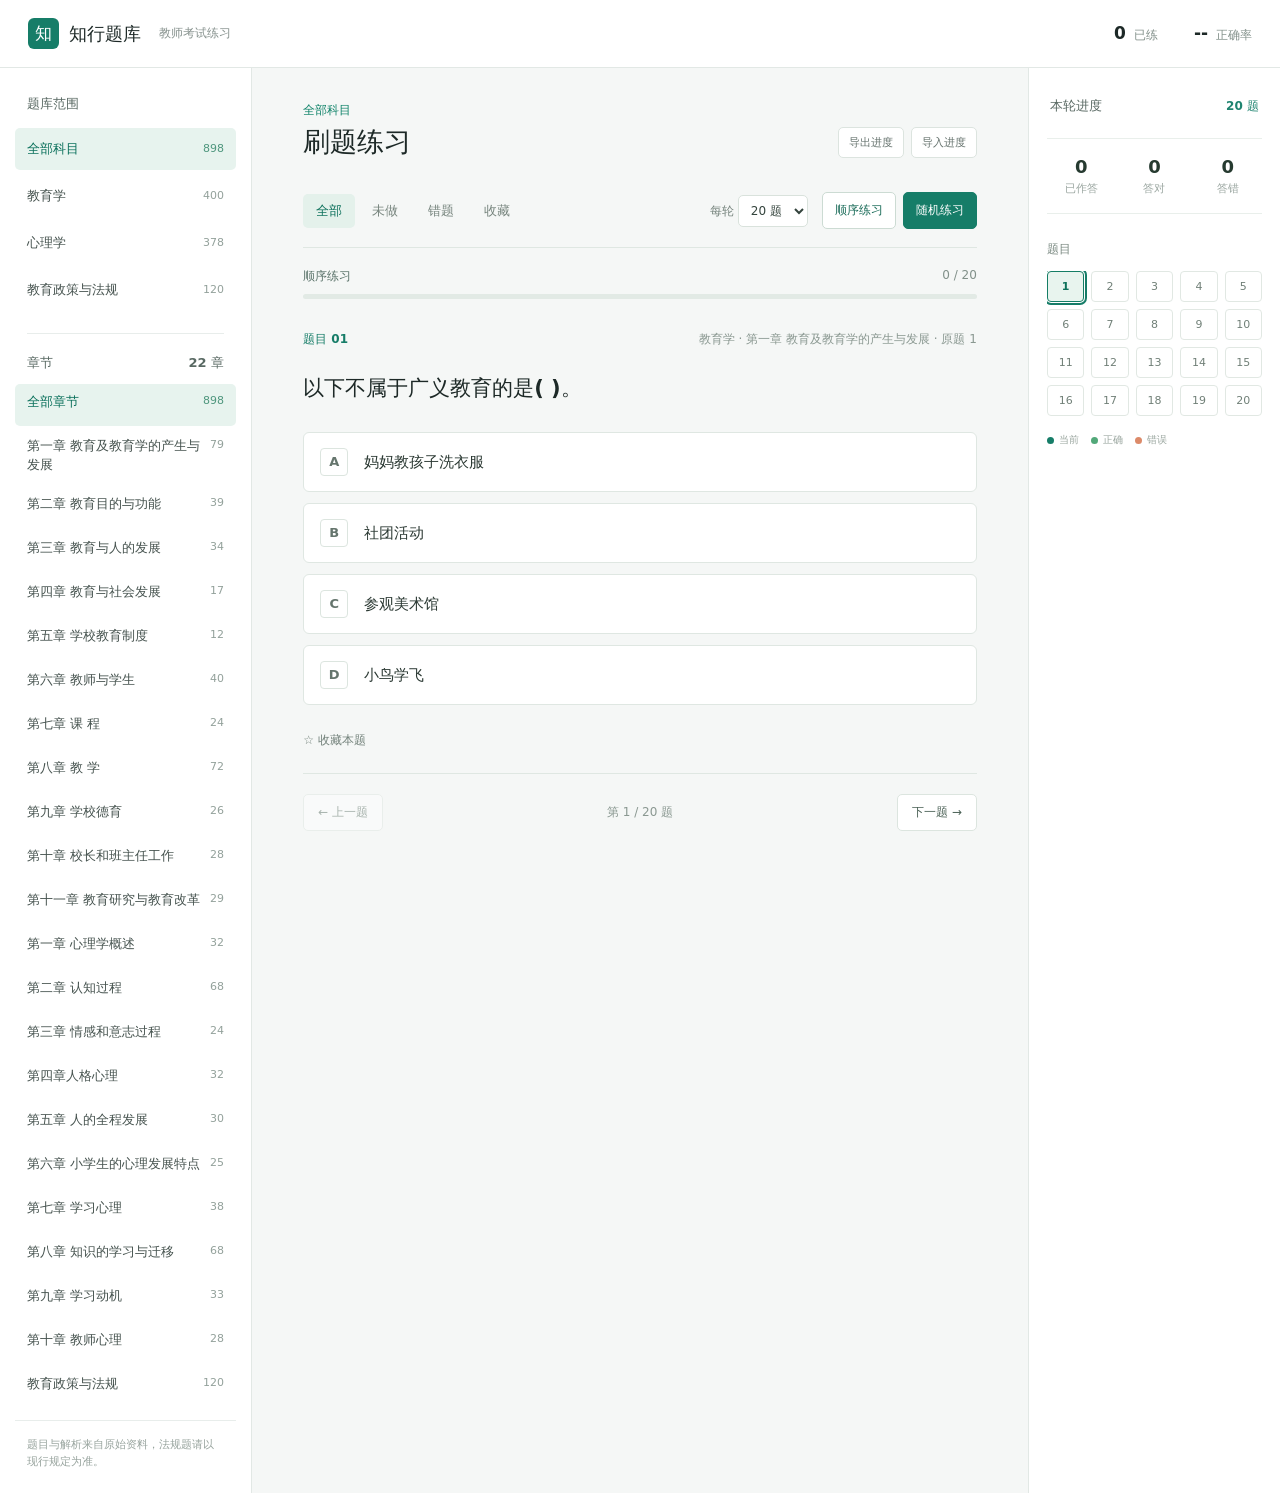
==== index.html @ 48b074b1 "Build offline teacher practice bank" ====
<!doctype html>
<html lang="zh-CN">
<head>
  <meta charset="utf-8">
  <meta name="viewport" content="width=device-width, initial-scale=1, viewport-fit=cover">
  <meta name="theme-color" content="#f5f7f6">
  <title>知行题库 · 教育学刷题</title>
  <link rel="stylesheet" href="styles.css">
  <script defer src="data.js"></script>
  <script defer src="app.js"></script>
</head>
<body>
  <div class="app-shell">
    <header class="app-header">
      <div class="brand"><span class="brand-mark">知</span><span>知行题库</span><small>教师考试练习</small></div>
      <div class="header-stats" aria-label="学习概况">
        <div><strong id="header-done">0</strong><span>已练</span></div>
        <div><strong id="header-accuracy">--</strong><span>正确率</span></div>
      </div>
      <button class="mobile-filter-button" id="mobile-filter-button" type="button">筛选章节</button>
    </header>

    <div class="workspace">
      <aside class="sidebar" id="sidebar" aria-label="题库范围">
        <div class="sidebar-heading"><span>题库范围</span><button class="sidebar-close" id="sidebar-close" type="button" aria-label="关闭筛选">×</button></div>
        <div class="subject-list" id="subject-list"></div>
        <div class="sidebar-divider"></div>
        <div class="section-heading">章节 <span id="chapter-count"></span></div>
        <div class="chapter-list" id="chapter-list"></div>
        <div class="sidebar-footer">题目与解析来自原始资料，法规题请以现行规定为准。</div>
      </aside>

      <main class="main-content">
        <div class="page-title-row">
          <div><div class="eyebrow" id="scope-label">全部题库</div><h1>刷题练习</h1></div>
          <div class="data-actions"><button id="export-button" type="button">导出进度</button><button id="import-button" type="button">导入进度</button><input id="import-file" type="file" accept="application/json,.json" hidden></div>
        </div>

        <section class="practice-controls" aria-label="练习设置">
          <div class="mode-tabs" id="mode-tabs" role="tablist" aria-label="题目范围">
            <button class="active" type="button" data-mode="all" role="tab" aria-selected="true">全部</button>
            <button type="button" data-mode="unanswered" role="tab" aria-selected="false">未做</button>
            <button type="button" data-mode="wrong" role="tab" aria-selected="false">错题</button>
            <button type="button" data-mode="saved" role="tab" aria-selected="false">收藏</button>
          </div>
          <div class="session-controls">
            <label>每轮 <select id="session-size"><option value="20">20 题</option><option value="50">50 题</option><option value="all">全部</option></select></label>
            <button id="start-sequential" class="secondary-command" type="button">顺序练习</button>
            <button id="start-random" class="primary-command" type="button">随机练习</button>
          </div>
        </section>

        <div class="session-summary"><span id="session-status">准备开始</span><span id="session-progress-text">0 / 0</span></div>
        <div class="progress-track"><div id="progress-bar"></div></div>

        <section id="question-area" class="question-area" aria-live="polite"></section>

        <nav class="question-nav" aria-label="题目导航">
          <button id="prev-button" type="button">← 上一题</button>
          <span id="question-position">第 0 题</span>
          <button id="next-button" type="button">下一题 →</button>
        </nav>
      </main>

      <aside class="right-panel" aria-label="本轮进度">
        <div class="panel-heading"><span>本轮进度</span><strong id="round-count">0 题</strong></div>
        <div class="round-stats"><div><strong id="round-done">0</strong><span>已作答</span></div><div><strong id="round-correct">0</strong><span>答对</span></div><div><strong id="round-wrong">0</strong><span>答错</span></div></div>
        <div class="palette-label">题目</div>
        <div id="question-palette" class="question-palette"></div>
        <div class="palette-key"><span><i class="key-current"></i>当前</span><span><i class="key-correct"></i>正确</span><span><i class="key-wrong"></i>错误</span></div>
      </aside>
    </div>
  </div>
  <div class="sidebar-backdrop" id="sidebar-backdrop"></div>
  <div id="toast" class="toast" role="status" aria-live="polite"></div>
</body>
</html>
---- styles.css ----
:root{font-family:Inter,"PingFang SC","Microsoft YaHei",system-ui,sans-serif;color:#1d2927;background:#f5f7f6;font-synthesis:none}*{box-sizing:border-box}body{margin:0}button,select{font:inherit}button{cursor:pointer}button:disabled{cursor:default;opacity:.45}.app-shell{min-height:100vh}.app-header{height:68px;background:#fff;border-bottom:1px solid #e2e8e5;display:flex;align-items:center;justify-content:space-between;padding:0 28px;position:sticky;top:0;z-index:10}.brand{display:flex;align-items:center;gap:10px;font-size:18px;font-weight:750;white-space:nowrap}.brand-mark{display:grid;place-items:center;width:31px;height:31px;border-radius:6px;background:#167d68;color:#fff;font-size:17px}.brand small{font-size:12px;color:#87928e;font-weight:500;margin-left:8px}.header-stats{display:flex;gap:36px}.header-stats div{display:flex;align-items:baseline;gap:8px}.header-stats strong{font-size:17px}.header-stats span{font-size:12px;color:#82908a}.mobile-filter-button,.sidebar-close{display:none}.workspace{display:grid;grid-template-columns:252px minmax(460px,1fr) 252px;min-height:calc(100vh - 68px);max-width:1600px;margin:auto}.sidebar{background:#fff;border-right:1px solid #e2e8e5;padding:27px 15px 22px;display:flex;flex-direction:column;min-height:0}.sidebar-heading,.section-heading,.panel-heading{display:flex;align-items:center;justify-content:space-between;font-size:13px;font-weight:700;color:#596963;padding:0 12px}.subject-list{display:grid;gap:5px;margin-top:15px}.subject-button,.chapter-button{display:flex;align-items:center;justify-content:space-between;width:100%;border:0;background:transparent;text-align:left;border-radius:5px;color:#46534f;min-height:42px;padding:9px 12px;font-size:13px;line-height:1.45}.subject-button:hover,.chapter-button:hover{background:#f2f7f4}.subject-button.active,.chapter-button.active{background:#e7f3ee;color:#0a705b;font-weight:700}.subject-button span,.chapter-button span{min-width:0}.subject-button small,.chapter-button small{font-size:11px;color:#93a19b;margin-left:8px;font-weight:500}.subject-button.active small,.chapter-button.active small{color:#4e967d}.sidebar-divider{height:1px;background:#e8edeb;margin:22px 12px 20px}.chapter-list{display:grid;gap:2px;overflow-y:auto;margin-top:12px;padding-bottom:12px}.chapter-button{align-items:flex-start}.chapter-button span{overflow-wrap:anywhere}.sidebar-footer{font-size:11px;line-height:1.6;color:#98a49e;border-top:1px solid #e8edeb;padding:15px 12px 0;margin-top:auto}.main-content{padding:34px clamp(24px,4vw,64px) 40px;min-width:0}.page-title-row{display:flex;align-items:end;justify-content:space-between;gap:20px}.eyebrow{font-size:12px;color:#0f8369;font-weight:700}.page-title-row h1{font-size:27px;line-height:1.2;margin:7px 0 0;letter-spacing:0}.data-actions{display:flex;gap:7px}.data-actions button{border:1px solid #dce4df;background:#fff;color:#64716c;border-radius:5px;padding:7px 10px;font-size:11px}.data-actions button:hover{color:#12735f;border-color:#7fbaa6}.practice-controls{display:flex;align-items:center;justify-content:space-between;gap:15px;flex-wrap:wrap;margin-top:34px;padding-bottom:18px;border-bottom:1px solid #dfe7e2}.mode-tabs{display:flex;gap:4px}.mode-tabs button{border:0;background:transparent;color:#77857e;font-size:13px;padding:8px 13px;border-radius:5px;min-width:52px}.mode-tabs button:hover{background:#ecf2ee}.mode-tabs button.active{color:#0f725d;background:#e4f1eb;font-weight:700}.session-controls{display:flex;align-items:center;gap:7px}.session-controls label{font-size:12px;color:#77857e;margin-right:7px;white-space:nowrap}.session-controls select{background:#fff;border:1px solid #d9e2dc;border-radius:5px;padding:7px 8px;color:#34443d}.session-controls button{border-radius:5px;padding:9px 12px;border:1px solid #ccdbd3;font-size:12px;font-weight:700;white-space:nowrap}.secondary-command{color:#196b58;background:#fff}.primary-command{color:#fff;background:#167d68;border-color:#167d68!important}.session-summary{display:flex;justify-content:space-between;margin-top:20px;font-size:12px;color:#819089}.session-summary span:first-child{font-weight:700;color:#587168}.progress-track{height:5px;background:#e2eae5;border-radius:4px;margin-top:9px;overflow:hidden}.progress-track>div{height:100%;width:0;background:#1d9476;transition:width .25s}.question-area{padding-top:32px;min-height:440px}.question-meta{display:flex;align-items:center;justify-content:space-between;color:#8a9891;font-size:12px}.question-meta .number{color:#167d68;font-weight:800}.question-title{font-size:21px;line-height:1.75;font-weight:650;margin:22px 0 25px;overflow-wrap:anywhere}.option-list{display:grid;gap:11px}.option-button{width:100%;min-height:60px;display:flex;align-items:center;text-align:left;gap:16px;padding:12px 16px;background:#fff;border:1px solid #dfe7e2;border-radius:6px;color:#2b3933;line-height:1.5;font-size:15px}.option-button:hover:not(:disabled){border-color:#76ae9b;background:#f9fcfa}.option-button:disabled{opacity:1}.option-letter{width:28px;height:28px;flex:0 0 28px;display:grid;place-items:center;border:1px solid #dce5df;border-radius:4px;font-weight:700;font-size:13px;color:#65756d}.option-button.correct{background:#e9f6ee;border-color:#67b48c}.option-button.correct .option-letter{background:#238961;color:#fff;border-color:#238961}.option-button.wrong{background:#fff0eb;border-color:#e3a48f}.option-button.wrong .option-letter{background:#cf6c52;color:#fff;border-color:#cf6c52}.option-button.muted{color:#84918a}.feedback{margin-top:22px;border-left:3px solid #238961;background:#edf7f1;padding:17px 20px;line-height:1.7;border-radius:0 5px 5px 0}.feedback.incorrect{background:#fff2ed;border-color:#d87356}.feedback-heading{font-weight:800;font-size:14px;color:#17684b}.feedback.incorrect .feedback-heading{color:#bb553b}.feedback-answer{font-size:13px;color:#51625a;margin-top:3px}.feedback-explanation{font-size:13px;color:#52625b;margin-top:12px;white-space:pre-wrap}.question-actions{display:flex;align-items:center;gap:14px;margin-top:23px}.text-action{border:0;background:transparent;color:#73827b;padding:4px 0;font-size:12px}.text-action:hover,.text-action.active{color:#127d62}.question-nav{display:flex;align-items:center;justify-content:space-between;border-top:1px solid #dfe7e2;padding-top:20px;margin-top:20px;color:#8a9891;font-size:12px}.question-nav button{border:1px solid #dce5df;background:#fff;padding:9px 14px;border-radius:5px;font-size:12px;color:#4c6257}.question-nav button:hover:not(:disabled){border-color:#72b39a;color:#12735f}.right-panel{background:#fff;border-left:1px solid #e2e8e5;padding:29px 18px;min-width:0}.panel-heading{padding:0 3px}.panel-heading strong{color:#1f8470;font-size:12px}.round-stats{display:grid;grid-template-columns:repeat(3,1fr);gap:5px;margin-top:23px;padding:17px 0;border-top:1px solid #e9efeb;border-bottom:1px solid #e9efeb}.round-stats div{display:flex;flex-direction:column;align-items:center;gap:4px}.round-stats strong{font-size:18px;color:#263a30}.round-stats span{font-size:11px;color:#9aa6a0}.palette-label{font-size:12px;font-weight:700;color:#7b8a82;margin-top:27px}.question-palette{display:grid;grid-template-columns:repeat(5,minmax(0,1fr));gap:7px;margin-top:13px;max-height:calc(100vh - 350px);overflow:auto}.question-palette button{height:31px;border:1px solid #e1e8e3;background:#fff;color:#718078;border-radius:4px;font-size:11px}.question-palette button.current{border-color:#157d65;color:#0e715a;background:#e8f4ee;font-weight:800}.question-palette button.correct{background:#e6f4e9;color:#167c58;border-color:#b5dcc3}.question-palette button.wrong{background:#fff0e8;color:#ba5b3b;border-color:#efd1c1}.question-palette button.current{outline:2px solid #167d68;outline-offset:1px}.palette-key{display:flex;gap:12px;flex-wrap:wrap;margin-top:17px;font-size:10px;color:#99a59e}.palette-key span{display:flex;align-items:center;gap:5px}.palette-key i{width:7px;height:7px;border-radius:50%;background:#e1e8e3}.palette-key .key-current{background:#167d68}.palette-key .key-correct{background:#52a879}.palette-key .key-wrong{background:#dc8a69}.empty-state{display:grid;place-content:center;min-height:360px;text-align:center}.empty-state h2{font-size:17px;margin:0 0 9px}.empty-state p{font-size:13px;line-height:1.7;color:#8b9992;margin:0}.empty-state button{margin:20px auto 0;border:0;background:#167d68;color:#fff;padding:10px 16px;border-radius:5px;font-size:12px}.toast{position:fixed;bottom:25px;left:50%;transform:translate(-50%,15px);padding:10px 15px;border-radius:5px;background:#233b32;color:#fff;box-shadow:0 8px 24px #1d3d3129;font-size:12px;opacity:0;pointer-events:none;transition:.2s;z-index:30}.toast.show{opacity:1;transform:translate(-50%,0)}.sidebar-backdrop{display:none}
@media(max-width:1120px){.workspace{grid-template-columns:232px minmax(0,1fr)}.right-panel{display:none}.main-content{padding-left:36px;padding-right:36px}}
@media(max-width:720px){.app-header{height:58px;padding:0 16px}.brand{font-size:16px}.brand small,.header-stats{display:none}.mobile-filter-button{display:block;margin-left:auto;background:#e8f3ed;color:#13745c;border:0;border-radius:5px;padding:8px 10px;font-size:12px}.workspace{display:block;min-height:calc(100vh - 58px)}.sidebar{position:fixed;z-index:25;top:0;left:0;bottom:0;width:min(85vw,330px);transform:translateX(-100%);transition:transform .2s;box-shadow:10px 0 30px #1a3f3020}.sidebar.open{transform:translateX(0)}.sidebar-close{display:block;border:0;background:transparent;font-size:25px;line-height:1;color:#8b9b91}.sidebar-backdrop.open{display:block;position:fixed;inset:0;background:#152b2266;z-index:20}.main-content{padding:25px 17px 35px}.page-title-row{align-items:start}.page-title-row h1{font-size:23px}.data-actions{flex-direction:column;gap:4px}.data-actions button{padding:5px 7px;font-size:10px}.practice-controls{margin-top:25px;align-items:flex-start;gap:15px}.mode-tabs{width:100%;justify-content:space-between}.mode-tabs button{flex:1;padding:8px 6px}.session-controls{width:100%;justify-content:space-between;gap:5px}.session-controls label{margin:0}.session-controls button{padding:9px 7px}.question-area{padding-top:25px;min-height:380px}.question-title{font-size:18px;margin:17px 0 20px}.option-button{font-size:14px;padding:10px 12px;min-height:56px}.question-nav{margin-top:15px}.sidebar-footer{margin-top:20px}}
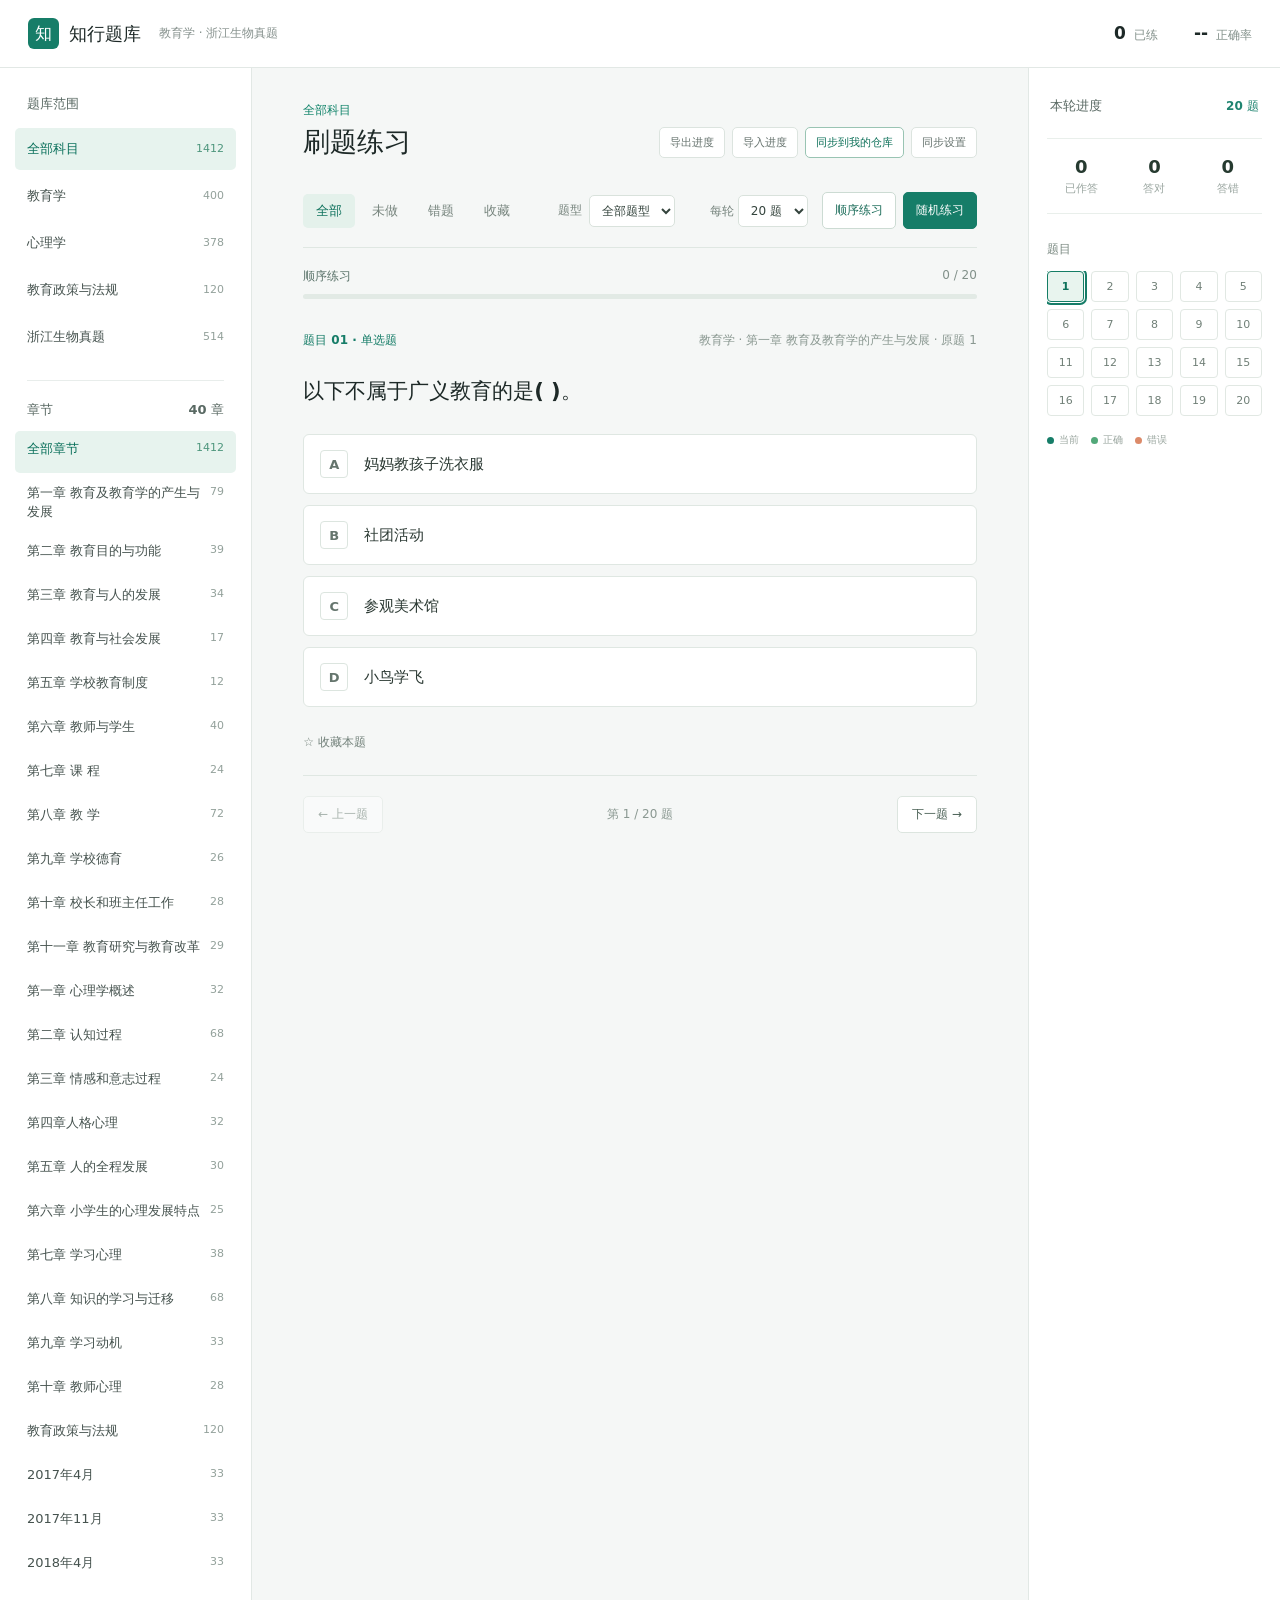
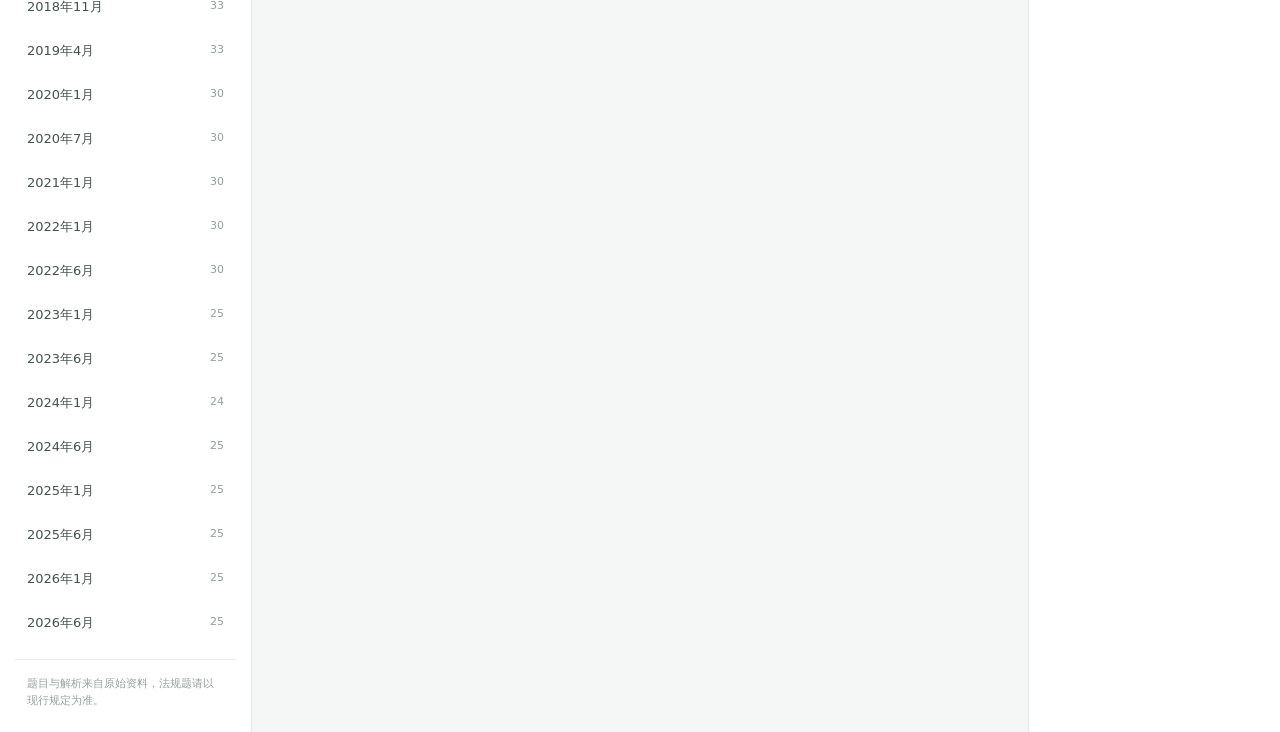
==== commit 39c31756: "Simplify personal GitHub sync to a preset one-click action" ====
--- a/index.html
+++ b/index.html
@@ -4,15 +4,18 @@
   <meta charset="utf-8">
   <meta name="viewport" content="width=device-width, initial-scale=1, viewport-fit=cover">
   <meta name="theme-color" content="#f5f7f6">
-  <title>知行题库 · 教育学刷题</title>
+  <title>知行题库 · 教育学与浙江生物真题</title>
   <link rel="stylesheet" href="styles.css">
+  <link rel="stylesheet" href="sync.css">
   <script defer src="data.js"></script>
+  <script defer src="zhejiang-data.js"></script>
   <script defer src="app.js"></script>
+  <script defer src="sync.js"></script>
 </head>
 <body>
   <div class="app-shell">
     <header class="app-header">
-      <div class="brand"><span class="brand-mark">知</span><span>知行题库</span><small>教师考试练习</small></div>
+      <div class="brand"><span class="brand-mark">知</span><span>知行题库</span><small>教育学 · 浙江生物真题</small></div>
       <div class="header-stats" aria-label="学习概况">
         <div><strong id="header-done">0</strong><span>已练</span></div>
         <div><strong id="header-accuracy">--</strong><span>正确率</span></div>
@@ -43,6 +46,7 @@
             <button type="button" data-mode="wrong" role="tab" aria-selected="false">错题</button>
             <button type="button" data-mode="saved" role="tab" aria-selected="false">收藏</button>
           </div>
+          <div class="type-filter"><label for="question-type">题型</label><select id="question-type"><option value="all">全部题型</option><option value="choice">选择题</option><option value="truefalse">判断题</option><option value="subjective">大题</option><option value="reference">解析资料</option></select></div>
           <div class="session-controls">
             <label>每轮 <select id="session-size"><option value="20">20 题</option><option value="50">50 题</option><option value="all">全部</option></select></label>
             <button id="start-sequential" class="secondary-command" type="button">顺序练习</button>
--- a/styles.css
+++ b/styles.css
@@ -1,3 +1,9 @@
 :root{font-family:Inter,"PingFang SC","Microsoft YaHei",system-ui,sans-serif;color:#1d2927;background:#f5f7f6;font-synthesis:none}*{box-sizing:border-box}body{margin:0}button,select{font:inherit}button{cursor:pointer}button:disabled{cursor:default;opacity:.45}.app-shell{min-height:100vh}.app-header{height:68px;background:#fff;border-bottom:1px solid #e2e8e5;display:flex;align-items:center;justify-content:space-between;padding:0 28px;position:sticky;top:0;z-index:10}.brand{display:flex;align-items:center;gap:10px;font-size:18px;font-weight:750;white-space:nowrap}.brand-mark{display:grid;place-items:center;width:31px;height:31px;border-radius:6px;background:#167d68;color:#fff;font-size:17px}.brand small{font-size:12px;color:#87928e;font-weight:500;margin-left:8px}.header-stats{display:flex;gap:36px}.header-stats div{display:flex;align-items:baseline;gap:8px}.header-stats strong{font-size:17px}.header-stats span{font-size:12px;color:#82908a}.mobile-filter-button,.sidebar-close{display:none}.workspace{display:grid;grid-template-columns:252px minmax(460px,1fr) 252px;min-height:calc(100vh - 68px);max-width:1600px;margin:auto}.sidebar{background:#fff;border-right:1px solid #e2e8e5;padding:27px 15px 22px;display:flex;flex-direction:column;min-height:0}.sidebar-heading,.section-heading,.panel-heading{display:flex;align-items:center;justify-content:space-between;font-size:13px;font-weight:700;color:#596963;padding:0 12px}.subject-list{display:grid;gap:5px;margin-top:15px}.subject-button,.chapter-button{display:flex;align-items:center;justify-content:space-between;width:100%;border:0;background:transparent;text-align:left;border-radius:5px;color:#46534f;min-height:42px;padding:9px 12px;font-size:13px;line-height:1.45}.subject-button:hover,.chapter-button:hover{background:#f2f7f4}.subject-button.active,.chapter-button.active{background:#e7f3ee;color:#0a705b;font-weight:700}.subject-button span,.chapter-button span{min-width:0}.subject-button small,.chapter-button small{font-size:11px;color:#93a19b;margin-left:8px;font-weight:500}.subject-button.active small,.chapter-button.active small{color:#4e967d}.sidebar-divider{height:1px;background:#e8edeb;margin:22px 12px 20px}.chapter-list{display:grid;gap:2px;overflow-y:auto;margin-top:12px;padding-bottom:12px}.chapter-button{align-items:flex-start}.chapter-button span{overflow-wrap:anywhere}.sidebar-footer{font-size:11px;line-height:1.6;color:#98a49e;border-top:1px solid #e8edeb;padding:15px 12px 0;margin-top:auto}.main-content{padding:34px clamp(24px,4vw,64px) 40px;min-width:0}.page-title-row{display:flex;align-items:end;justify-content:space-between;gap:20px}.eyebrow{font-size:12px;color:#0f8369;font-weight:700}.page-title-row h1{font-size:27px;line-height:1.2;margin:7px 0 0;letter-spacing:0}.data-actions{display:flex;gap:7px}.data-actions button{border:1px solid #dce4df;background:#fff;color:#64716c;border-radius:5px;padding:7px 10px;font-size:11px}.data-actions button:hover{color:#12735f;border-color:#7fbaa6}.practice-controls{display:flex;align-items:center;justify-content:space-between;gap:15px;flex-wrap:wrap;margin-top:34px;padding-bottom:18px;border-bottom:1px solid #dfe7e2}.mode-tabs{display:flex;gap:4px}.mode-tabs button{border:0;background:transparent;color:#77857e;font-size:13px;padding:8px 13px;border-radius:5px;min-width:52px}.mode-tabs button:hover{background:#ecf2ee}.mode-tabs button.active{color:#0f725d;background:#e4f1eb;font-weight:700}.session-controls{display:flex;align-items:center;gap:7px}.session-controls label{font-size:12px;color:#77857e;margin-right:7px;white-space:nowrap}.session-controls select{background:#fff;border:1px solid #d9e2dc;border-radius:5px;padding:7px 8px;color:#34443d}.session-controls button{border-radius:5px;padding:9px 12px;border:1px solid #ccdbd3;font-size:12px;font-weight:700;white-space:nowrap}.secondary-command{color:#196b58;background:#fff}.primary-command{color:#fff;background:#167d68;border-color:#167d68!important}.session-summary{display:flex;justify-content:space-between;margin-top:20px;font-size:12px;color:#819089}.session-summary span:first-child{font-weight:700;color:#587168}.progress-track{height:5px;background:#e2eae5;border-radius:4px;margin-top:9px;overflow:hidden}.progress-track>div{height:100%;width:0;background:#1d9476;transition:width .25s}.question-area{padding-top:32px;min-height:440px}.question-meta{display:flex;align-items:center;justify-content:space-between;color:#8a9891;font-size:12px}.question-meta .number{color:#167d68;font-weight:800}.question-title{font-size:21px;line-height:1.75;font-weight:650;margin:22px 0 25px;overflow-wrap:anywhere}.option-list{display:grid;gap:11px}.option-button{width:100%;min-height:60px;display:flex;align-items:center;text-align:left;gap:16px;padding:12px 16px;background:#fff;border:1px solid #dfe7e2;border-radius:6px;color:#2b3933;line-height:1.5;font-size:15px}.option-button:hover:not(:disabled){border-color:#76ae9b;background:#f9fcfa}.option-button:disabled{opacity:1}.option-letter{width:28px;height:28px;flex:0 0 28px;display:grid;place-items:center;border:1px solid #dce5df;border-radius:4px;font-weight:700;font-size:13px;color:#65756d}.option-button.correct{background:#e9f6ee;border-color:#67b48c}.option-button.correct .option-letter{background:#238961;color:#fff;border-color:#238961}.option-button.wrong{background:#fff0eb;border-color:#e3a48f}.option-button.wrong .option-letter{background:#cf6c52;color:#fff;border-color:#cf6c52}.option-button.muted{color:#84918a}.feedback{margin-top:22px;border-left:3px solid #238961;background:#edf7f1;padding:17px 20px;line-height:1.7;border-radius:0 5px 5px 0}.feedback.incorrect{background:#fff2ed;border-color:#d87356}.feedback-heading{font-weight:800;font-size:14px;color:#17684b}.feedback.incorrect .feedback-heading{color:#bb553b}.feedback-answer{font-size:13px;color:#51625a;margin-top:3px}.feedback-explanation{font-size:13px;color:#52625b;margin-top:12px;white-space:pre-wrap}.question-actions{display:flex;align-items:center;gap:14px;margin-top:23px}.text-action{border:0;background:transparent;color:#73827b;padding:4px 0;font-size:12px}.text-action:hover,.text-action.active{color:#127d62}.question-nav{display:flex;align-items:center;justify-content:space-between;border-top:1px solid #dfe7e2;padding-top:20px;margin-top:20px;color:#8a9891;font-size:12px}.question-nav button{border:1px solid #dce5df;background:#fff;padding:9px 14px;border-radius:5px;font-size:12px;color:#4c6257}.question-nav button:hover:not(:disabled){border-color:#72b39a;color:#12735f}.right-panel{background:#fff;border-left:1px solid #e2e8e5;padding:29px 18px;min-width:0}.panel-heading{padding:0 3px}.panel-heading strong{color:#1f8470;font-size:12px}.round-stats{display:grid;grid-template-columns:repeat(3,1fr);gap:5px;margin-top:23px;padding:17px 0;border-top:1px solid #e9efeb;border-bottom:1px solid #e9efeb}.round-stats div{display:flex;flex-direction:column;align-items:center;gap:4px}.round-stats strong{font-size:18px;color:#263a30}.round-stats span{font-size:11px;color:#9aa6a0}.palette-label{font-size:12px;font-weight:700;color:#7b8a82;margin-top:27px}.question-palette{display:grid;grid-template-columns:repeat(5,minmax(0,1fr));gap:7px;margin-top:13px;max-height:calc(100vh - 350px);overflow:auto}.question-palette button{height:31px;border:1px solid #e1e8e3;background:#fff;color:#718078;border-radius:4px;font-size:11px}.question-palette button.current{border-color:#157d65;color:#0e715a;background:#e8f4ee;font-weight:800}.question-palette button.correct{background:#e6f4e9;color:#167c58;border-color:#b5dcc3}.question-palette button.wrong{background:#fff0e8;color:#ba5b3b;border-color:#efd1c1}.question-palette button.current{outline:2px solid #167d68;outline-offset:1px}.palette-key{display:flex;gap:12px;flex-wrap:wrap;margin-top:17px;font-size:10px;color:#99a59e}.palette-key span{display:flex;align-items:center;gap:5px}.palette-key i{width:7px;height:7px;border-radius:50%;background:#e1e8e3}.palette-key .key-current{background:#167d68}.palette-key .key-correct{background:#52a879}.palette-key .key-wrong{background:#dc8a69}.empty-state{display:grid;place-content:center;min-height:360px;text-align:center}.empty-state h2{font-size:17px;margin:0 0 9px}.empty-state p{font-size:13px;line-height:1.7;color:#8b9992;margin:0}.empty-state button{margin:20px auto 0;border:0;background:#167d68;color:#fff;padding:10px 16px;border-radius:5px;font-size:12px}.toast{position:fixed;bottom:25px;left:50%;transform:translate(-50%,15px);padding:10px 15px;border-radius:5px;background:#233b32;color:#fff;box-shadow:0 8px 24px #1d3d3129;font-size:12px;opacity:0;pointer-events:none;transition:.2s;z-index:30}.toast.show{opacity:1;transform:translate(-50%,0)}.sidebar-backdrop{display:none}
 @media(max-width:1120px){.workspace{grid-template-columns:232px minmax(0,1fr)}.right-panel{display:none}.main-content{padding-left:36px;padding-right:36px}}
 @media(max-width:720px){.app-header{height:58px;padding:0 16px}.brand{font-size:16px}.brand small,.header-stats{display:none}.mobile-filter-button{display:block;margin-left:auto;background:#e8f3ed;color:#13745c;border:0;border-radius:5px;padding:8px 10px;font-size:12px}.workspace{display:block;min-height:calc(100vh - 58px)}.sidebar{position:fixed;z-index:25;top:0;left:0;bottom:0;width:min(85vw,330px);transform:translateX(-100%);transition:transform .2s;box-shadow:10px 0 30px #1a3f3020}.sidebar.open{transform:translateX(0)}.sidebar-close{display:block;border:0;background:transparent;font-size:25px;line-height:1;color:#8b9b91}.sidebar-backdrop.open{display:block;position:fixed;inset:0;background:#152b2266;z-index:20}.main-content{padding:25px 17px 35px}.page-title-row{align-items:start}.page-title-row h1{font-size:23px}.data-actions{flex-direction:column;gap:4px}.data-actions button{padding:5px 7px;font-size:10px}.practice-controls{margin-top:25px;align-items:flex-start;gap:15px}.mode-tabs{width:100%;justify-content:space-between}.mode-tabs button{flex:1;padding:8px 6px}.session-controls{width:100%;justify-content:space-between;gap:5px}.session-controls label{margin:0}.session-controls button{padding:9px 7px}.question-area{padding-top:25px;min-height:380px}.question-title{font-size:18px;margin:17px 0 20px}.option-button{font-size:14px;padding:10px 12px;min-height:56px}.question-nav{margin-top:15px}.sidebar-footer{margin-top:20px}}
+
+.type-filter{display:flex;align-items:center;gap:7px;font-size:12px;color:#77857e}.type-filter select{max-width:100%;background:#fff;border:1px solid #d9e2dc;border-radius:5px;padding:7px 8px;color:#34443d}.question-meta{gap:10px;flex-wrap:wrap;line-height:1.6}.question-title,.feedback-answer{white-space:pre-wrap}.question-hint{font-size:13px;line-height:1.7;color:#64766c;margin:0 0 16px}.option-button.selected{background:#e8f4ee;border-color:#167d68}.option-button.selected .option-letter{background:#167d68;border-color:#167d68;color:#fff}.answer-command{margin-top:18px;border:1px solid #ccdbd3;border-radius:5px;padding:11px 17px;font-size:14px;font-weight:700}.assessment-actions{display:flex;flex-wrap:wrap;gap:12px}.reference-answer{font-size:15px;line-height:1.85;margin-top:10px;overflow-wrap:anywhere}.answer-command:focus-visible,.option-button:focus-visible{outline:2px solid #167d68;outline-offset:3px}
+@media(max-width:720px){.type-filter{width:100%}.type-filter select{flex:1}.question-meta{align-items:flex-start}.question-meta>span:last-child{font-size:11px}.reference-answer{font-size:14px}.assessment-actions .answer-command{flex:1}}
+
+.rich-content{white-space:normal;font-weight:inherit}.rich-content p{margin:0 0 .7em}.rich-content p:last-child{margin-bottom:0}.rich-content img{max-width:100%;height:auto;vertical-align:middle}.rich-content .table-scroll{overflow-x:auto;max-width:100%;margin:12px 0}.rich-content table{border-collapse:collapse;max-width:100%;font-size:.85em;font-weight:400}.rich-content td,.rich-content th{border:1px solid #ccdbd3;padding:7px 10px;min-width:60px;text-align:left}.option-content{min-width:0;flex:1}.question-title{font-weight:650}.reference-answer img,.feedback-explanation img{margin:8px 0}
+.source-note{margin-top:18px;padding:12px 14px;border:1px solid #dce5df;border-radius:5px;color:#6b776f;font-size:12px;line-height:1.8}.source-note a{color:#167d68}
--- a/sync.css
+++ b/sync.css
@@ -0,0 +1,3 @@
+/* Follow the existing question-bank palette and typography. */
+.github-setup{display:grid;gap:12px}.github-setup[hidden]{display:none}.github-setup-link{display:block;padding:13px 15px;border:1px solid #99c4b3;border-radius:6px;background:#eef7f1;font-size:14px;font-weight:700;text-decoration:none}.data-actions{flex-wrap:wrap}.data-actions #github-sync-button{color:#0d7059;border-color:#99c4b3;font-weight:700}.github-sync-form [hidden]{display:none}
+.github-sync-dialog{width:min(580px,calc(100vw - 28px));max-height:calc(100dvh - 36px);overflow:auto;padding:25px;border:1px solid #dfe7e2;border-radius:10px;color:#1d2927;background:#fff;font:inherit;box-shadow:0 20px 70px #1d292733}.github-sync-dialog::backdrop{background:#18362b66}.github-sync-form{display:grid;gap:14px}.github-sync-heading{display:flex;align-items:center;justify-content:space-between;gap:14px}.github-sync-heading h2{font-size:20px;margin:0}.github-sync-heading button{background:transparent;border:0;font-size:27px;color:#64716c;line-height:1;padding:3px 6px}.github-sync-form p,.github-sync-form ol{font-size:13px;line-height:1.8;margin:0;color:#61746b}.github-sync-form ol{padding-left:21px}.github-sync-form li+li{margin-top:5px}.github-sync-form a{color:#11745e;text-underline-offset:3px}.github-sync-form label{display:grid;gap:7px;font-size:13px;font-weight:650}.github-sync-form input:not([type=checkbox]){width:100%;min-width:0;min-height:40px;border:1px solid #ccdbd3;border-radius:5px;padding:9px 11px;font:inherit;color:#243b30;background:#fbfdfb}.github-sync-form input:focus-visible,.github-sync-form button:focus-visible,.github-sync-form summary:focus-visible{outline:2px solid #167d68;outline-offset:3px}.github-sync-fields{display:grid;grid-template-columns:1fr 1fr;gap:12px;margin-top:12px}.github-sync-fields label:last-child{grid-column:1/-1}.github-sync-form .github-remember{display:flex;align-items:center;gap:8px;font-weight:500}.github-remember input{accent-color:#167d68;width:16px;height:16px;margin:0}.github-sync-form .github-sync-note{font-size:12px;color:#7b8982}.github-sync-form .github-sync-public{padding:10px 13px;background:#fff6e8;border-left:3px solid #bb8540;color:#805c2d;border-radius:0 5px 5px 0}.github-sync-advanced{border-top:1px solid #e4ebe6;padding-top:12px}.github-sync-advanced summary{cursor:pointer;font-size:13px;color:#526a5e}.github-sync-status{font-size:13px;line-height:1.7;background:#f2f7f4;border-radius:5px;padding:10px 12px;color:#526a5e;overflow-wrap:anywhere}.github-sync-status[data-kind=ok]{color:#0c7359;background:#e9f5ef}.github-sync-status[data-kind=error]{color:#a04731;background:#fff1ec}.github-sync-actions{display:flex;justify-content:flex-end;flex-wrap:wrap;gap:10px;padding-top:2px}.github-sync-actions button{font:inherit;font-size:13px;border:1px solid #ccdbd3;border-radius:5px;padding:10px 13px;background:#fff;color:#526a5e}.github-sync-actions .primary-command{background:#167d68;color:#fff;border-color:#167d68}#github-sync-button[data-state=error]{color:#a04731;border-color:#dda38d}#github-sync-button[data-state=ok]{color:#11745e}#github-sync-button[data-state=busy]{color:#11745e;background:#edf7f2}@media(max-width:520px){.github-sync-dialog{padding:20px 17px}.github-sync-heading h2{font-size:18px}.github-sync-fields{grid-template-columns:1fr}.github-sync-actions button{flex:1}.github-sync-form p,.github-sync-form ol{font-size:12px}}
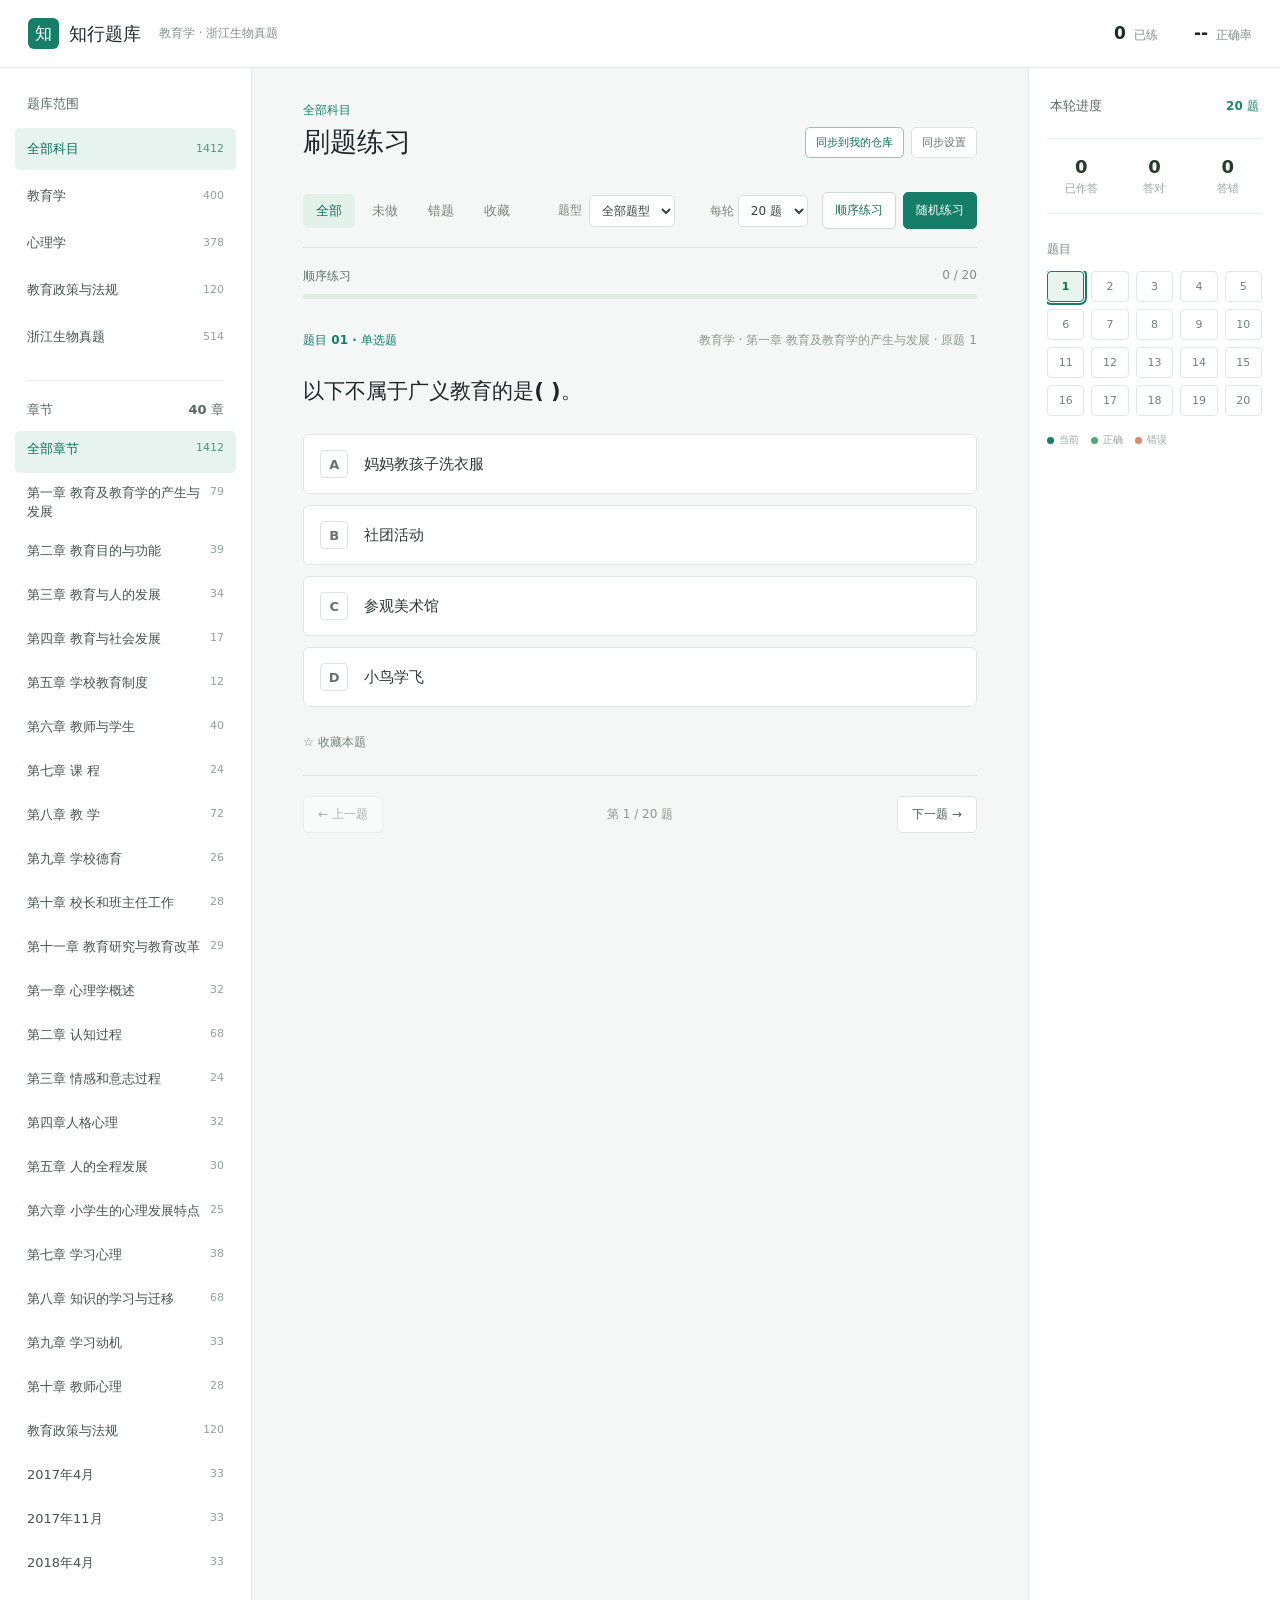
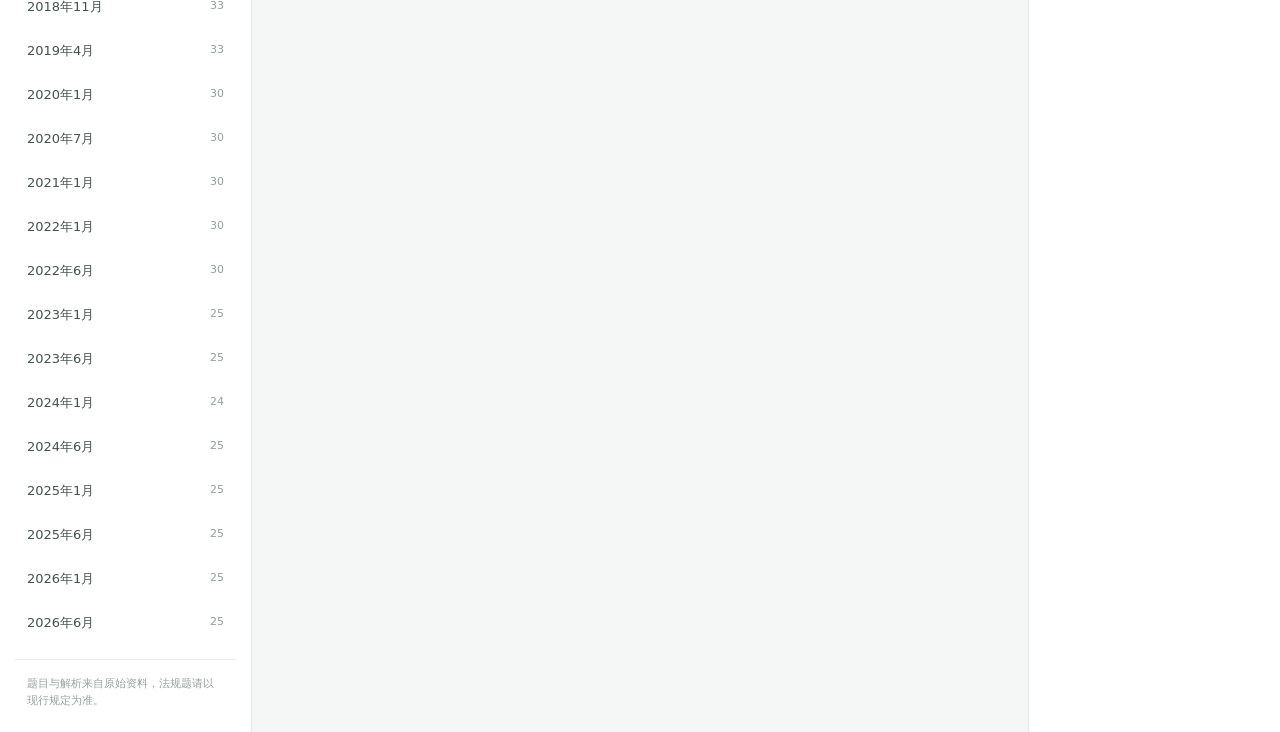
==== commit 5f2d71b9: "Keep GitHub sync as the only progress control" ====
--- a/index.html
+++ b/index.html
@@ -36,7 +36,7 @@
       <main class="main-content">
         <div class="page-title-row">
           <div><div class="eyebrow" id="scope-label">全部题库</div><h1>刷题练习</h1></div>
-          <div class="data-actions"><button id="export-button" type="button">导出进度</button><button id="import-button" type="button">导入进度</button><input id="import-file" type="file" accept="application/json,.json" hidden></div>
+          <div class="data-actions"></div>
         </div>
 
         <section class="practice-controls" aria-label="练习设置">
